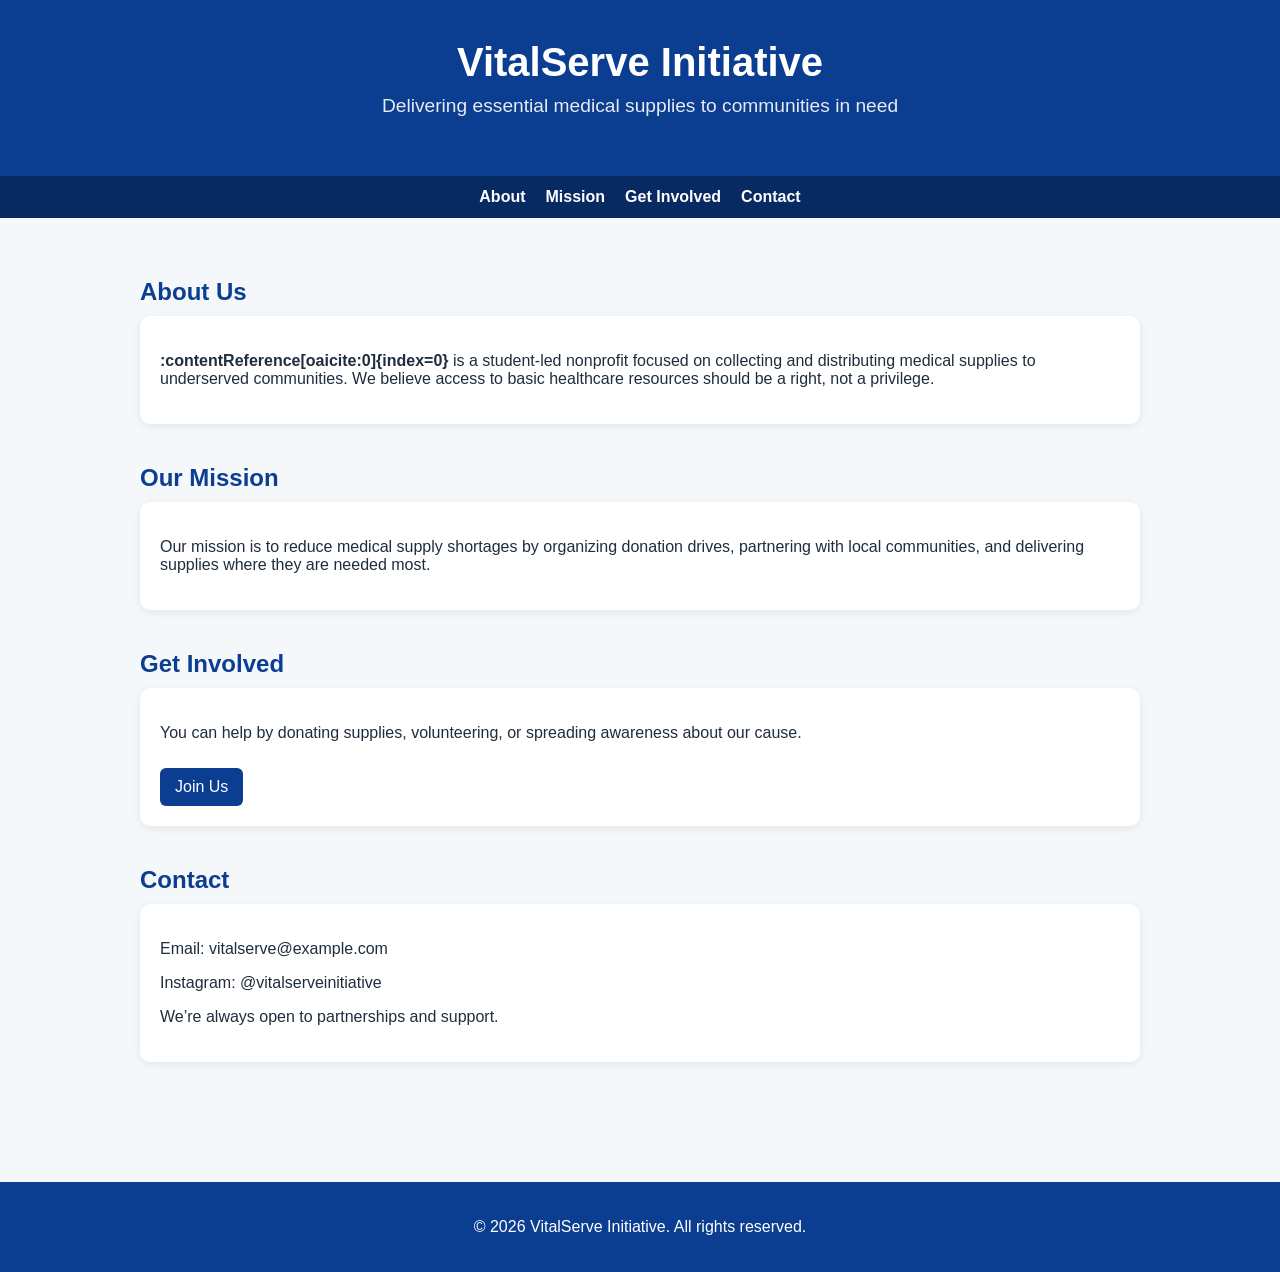
==== index.html @ 1bd5f4b2 "Create index.html" ====
<!DOCTYPE html>
<html lang="en">
<head>
  <meta charset="UTF-8" />
  <meta name="viewport" content="width=device-width, initial-scale=1.0" />
  <title>VitalServe Initiative</title>

  <style>
    body {
      margin: 0;
      font-family: Arial, sans-serif;
      background: #f4f8fb;
      color: #1f2d3d;
    }

    header {
      background: #0b3d91;
      color: white;
      padding: 40px 20px;
      text-align: center;
    }

    header h1 {
      margin: 0;
      font-size: 2.5rem;
    }

    header p {
      margin-top: 10px;
      font-size: 1.2rem;
      opacity: 0.9;
    }

    nav {
      background: #082a63;
      display: flex;
      justify-content: center;
      gap: 20px;
      padding: 12px;
    }

    nav a {
      color: white;
      text-decoration: none;
      font-weight: bold;
    }

    nav a:hover {
      text-decoration: underline;
    }

    .container {
      max-width: 1000px;
      margin: auto;
      padding: 40px 20px;
    }

    .section {
      margin-bottom: 40px;
    }

    h2 {
      color: #0b3d91;
      margin-bottom: 10px;
    }

    .card {
      background: white;
      padding: 20px;
      border-radius: 10px;
      box-shadow: 0 2px 8px rgba(0,0,0,0.08);
    }

    footer {
      text-align: center;
      padding: 20px;
      background: #0b3d91;
      color: white;
      margin-top: 40px;
    }

    .button {
      display: inline-block;
      background: #0b3d91;
      color: white;
      padding: 10px 15px;
      border-radius: 6px;
      text-decoration: none;
      margin-top: 10px;
    }

    .button:hover {
      background: #062252;
    }
  </style>
</head>

<body>

  <header>
    <h1>VitalServe Initiative</h1>
    <p>Delivering essential medical supplies to communities in need</p>
  </header>

  <nav>
    <a href="#about">About</a>
    <a href="#mission">Mission</a>
    <a href="#get-involved">Get Involved</a>
    <a href="#contact">Contact</a>
  </nav>

  <div class="container">

    <section id="about" class="section">
      <h2>About Us</h2>
      <div class="card">
        <p>
          <strong>:contentReference[oaicite:0]{index=0}</strong>
          is a student-led nonprofit focused on collecting and distributing medical supplies
          to underserved communities. We believe access to basic healthcare resources should be a right, not a privilege.
        </p>
      </div>
    </section>

    <section id="mission" class="section">
      <h2>Our Mission</h2>
      <div class="card">
        <p>
          Our mission is to reduce medical supply shortages by organizing donation drives,
          partnering with local communities, and delivering supplies where they are needed most.
        </p>
      </div>
    </section>

    <section id="get-involved" class="section">
      <h2>Get Involved</h2>
      <div class="card">
        <p>
          You can help by donating supplies, volunteering, or spreading awareness about our cause.
        </p>
        <a class="button" href="#contact">Join Us</a>
      </div>
    </section>

    <section id="contact" class="section">
      <h2>Contact</h2>
      <div class="card">
        <p>Email: vitalserve@example.com</p>
        <p>Instagram: @vitalserveinitiative</p>
        <p>We’re always open to partnerships and support.</p>
      </div>
    </section>

  </div>

  <footer>
    <p>© 2026 VitalServe Initiative. All rights reserved.</p>
  </footer>

</body>
</html>
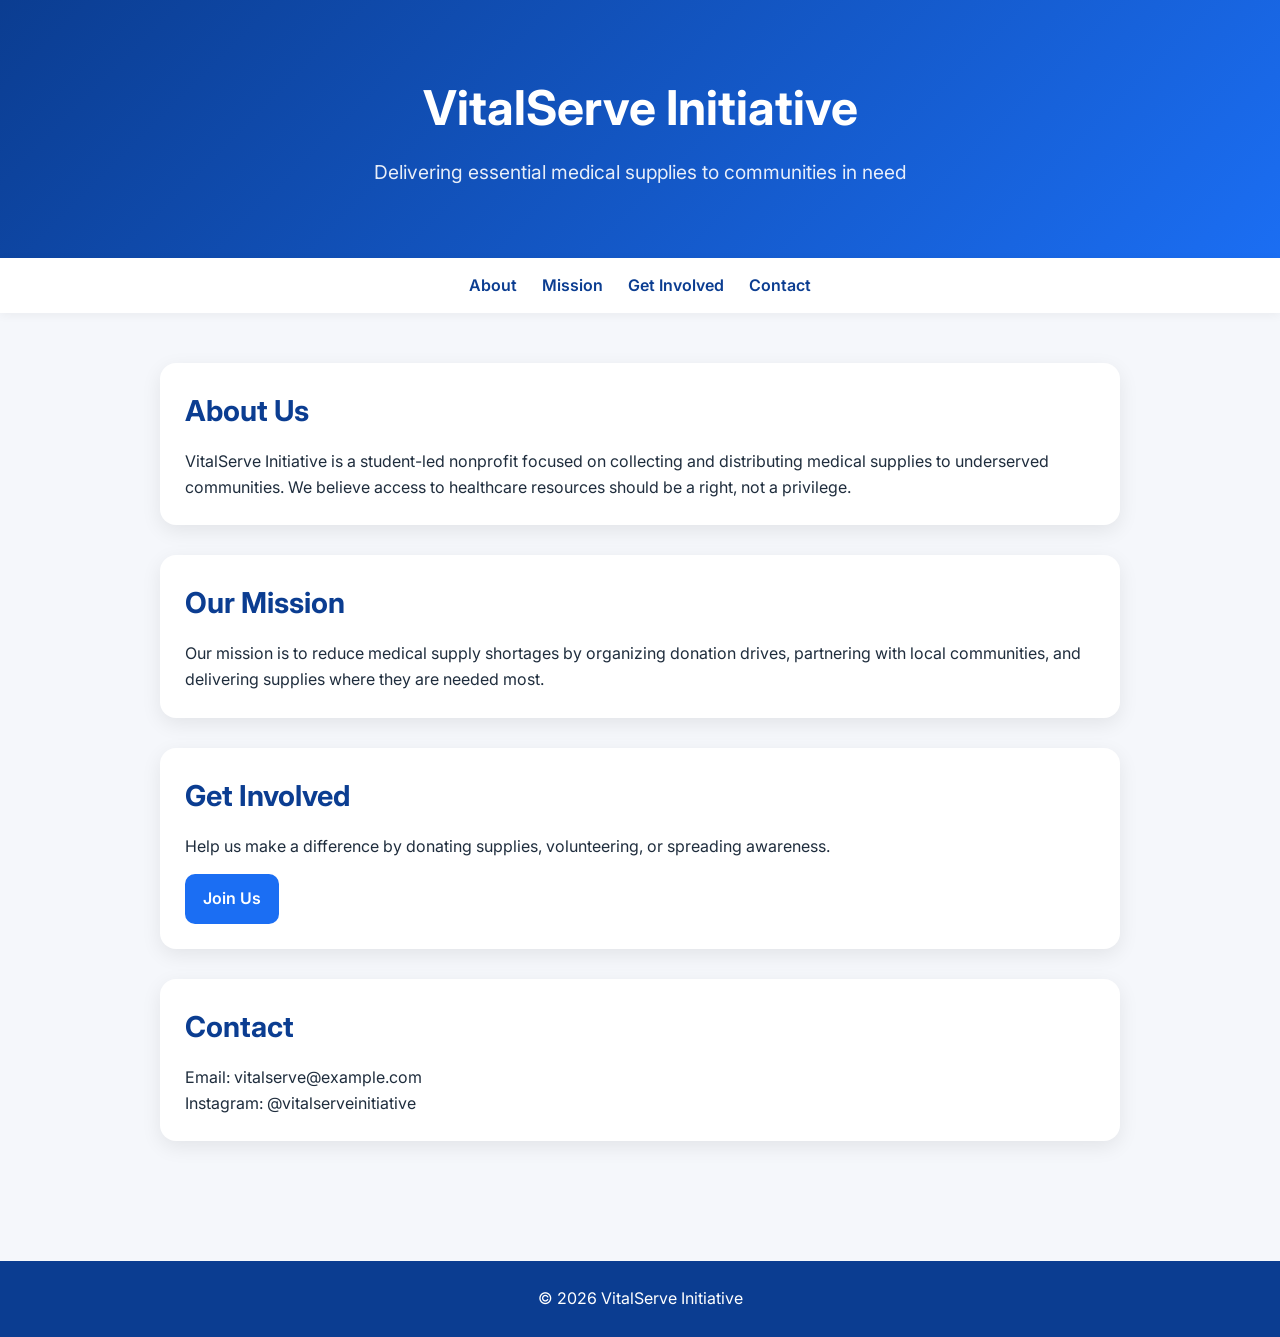
==== commit 7ab70a6a: "Update index.html" ====
--- a/index.html
+++ b/index.html
@@ -5,24 +5,35 @@
   <meta name="viewport" content="width=device-width, initial-scale=1.0" />
   <title>VitalServe Initiative</title>
 
+  <!-- Modern Font -->
+  <link rel="preconnect" href="https://fonts.googleapis.com">
+  <link rel="preconnect" href="https://fonts.gstatic.com" crossorigin>
+  <link href="https://fonts.googleapis.com/css2?family=Inter:wght@400;600;700&display=swap" rel="stylesheet">
+
   <style>
+    * {
+      margin: 0;
+      padding: 0;
+      box-sizing: border-box;
+      font-family: "Inter", sans-serif;
+    }
+
     body {
-      margin: 0;
-      font-family: Arial, sans-serif;
-      background: #f4f8fb;
+      background: #f5f7fb;
       color: #1f2d3d;
+      line-height: 1.6;
     }
 
     header {
-      background: #0b3d91;
+      background: linear-gradient(135deg, #0b3d91, #1b6ef3);
       color: white;
-      padding: 40px 20px;
       text-align: center;
+      padding: 70px 20px;
     }
 
     header h1 {
-      margin: 0;
-      font-size: 2.5rem;
+      font-size: 3rem;
+      font-weight: 700;
     }
 
     header p {
@@ -32,65 +43,83 @@
     }
 
     nav {
-      background: #082a63;
+      background: white;
       display: flex;
       justify-content: center;
-      gap: 20px;
-      padding: 12px;
+      gap: 25px;
+      padding: 15px;
+      position: sticky;
+      top: 0;
+      box-shadow: 0 2px 10px rgba(0,0,0,0.05);
+      z-index: 100;
     }
 
     nav a {
-      color: white;
       text-decoration: none;
-      font-weight: bold;
+      color: #0b3d91;
+      font-weight: 600;
+      transition: 0.2s;
     }
 
     nav a:hover {
-      text-decoration: underline;
+      color: #1b6ef3;
     }
 
     .container {
       max-width: 1000px;
       margin: auto;
-      padding: 40px 20px;
-    }
-
-    .section {
-      margin-bottom: 40px;
+      padding: 50px 20px;
     }
 
     h2 {
       color: #0b3d91;
-      margin-bottom: 10px;
+      margin-bottom: 15px;
+      font-size: 1.8rem;
     }
 
     .card {
       background: white;
-      padding: 20px;
+      padding: 25px;
+      border-radius: 16px;
+      box-shadow: 0 6px 20px rgba(0,0,0,0.08);
+      transition: all 0.25s ease;
+      margin-bottom: 30px;
+    }
+
+    /* ✨ Hover effect */
+    .card:hover {
+      transform: translateY(-6px) scale(1.02);
+      box-shadow: 0 12px 30px rgba(0,0,0,0.12);
+    }
+
+    .button {
+      display: inline-block;
+      margin-top: 15px;
+      padding: 12px 18px;
+      background: #1b6ef3;
+      color: white;
       border-radius: 10px;
-      box-shadow: 0 2px 8px rgba(0,0,0,0.08);
+      text-decoration: none;
+      font-weight: 600;
+      transition: 0.2s;
+    }
+
+    .button:hover {
+      background: #0b3d91;
+      transform: scale(1.05);
     }
 
     footer {
       text-align: center;
-      padding: 20px;
+      padding: 25px;
       background: #0b3d91;
       color: white;
       margin-top: 40px;
     }
 
-    .button {
-      display: inline-block;
-      background: #0b3d91;
-      color: white;
-      padding: 10px 15px;
-      border-radius: 6px;
-      text-decoration: none;
-      margin-top: 10px;
-    }
-
-    .button:hover {
-      background: #062252;
+    /* Smooth scrolling */
+    html {
+      scroll-behavior: smooth;
     }
   </style>
 </head>
@@ -111,50 +140,41 @@
 
   <div class="container">
 
-    <section id="about" class="section">
+    <section id="about" class="card">
       <h2>About Us</h2>
-      <div class="card">
-        <p>
-          <strong>:contentReference[oaicite:0]{index=0}</strong>
-          is a student-led nonprofit focused on collecting and distributing medical supplies
-          to underserved communities. We believe access to basic healthcare resources should be a right, not a privilege.
-        </p>
-      </div>
+      <p>
+        VitalServe Initiative is a student-led nonprofit focused on collecting and distributing
+        medical supplies to underserved communities. We believe access to healthcare resources
+        should be a right, not a privilege.
+      </p>
     </section>
 
-    <section id="mission" class="section">
+    <section id="mission" class="card">
       <h2>Our Mission</h2>
-      <div class="card">
-        <p>
-          Our mission is to reduce medical supply shortages by organizing donation drives,
-          partnering with local communities, and delivering supplies where they are needed most.
-        </p>
-      </div>
+      <p>
+        Our mission is to reduce medical supply shortages by organizing donation drives,
+        partnering with local communities, and delivering supplies where they are needed most.
+      </p>
     </section>
 
-    <section id="get-involved" class="section">
+    <section id="get-involved" class="card">
       <h2>Get Involved</h2>
-      <div class="card">
-        <p>
-          You can help by donating supplies, volunteering, or spreading awareness about our cause.
-        </p>
-        <a class="button" href="#contact">Join Us</a>
-      </div>
+      <p>
+        Help us make a difference by donating supplies, volunteering, or spreading awareness.
+      </p>
+      <a class="button" href="#contact">Join Us</a>
     </section>
 
-    <section id="contact" class="section">
+    <section id="contact" class="card">
       <h2>Contact</h2>
-      <div class="card">
-        <p>Email: vitalserve@example.com</p>
-        <p>Instagram: @vitalserveinitiative</p>
-        <p>We’re always open to partnerships and support.</p>
-      </div>
+      <p>Email: vitalserve@example.com</p>
+      <p>Instagram: @vitalserveinitiative</p>
     </section>
 
   </div>
 
   <footer>
-    <p>© 2026 VitalServe Initiative. All rights reserved.</p>
+    <p>© 2026 VitalServe Initiative</p>
   </footer>
 
 </body>
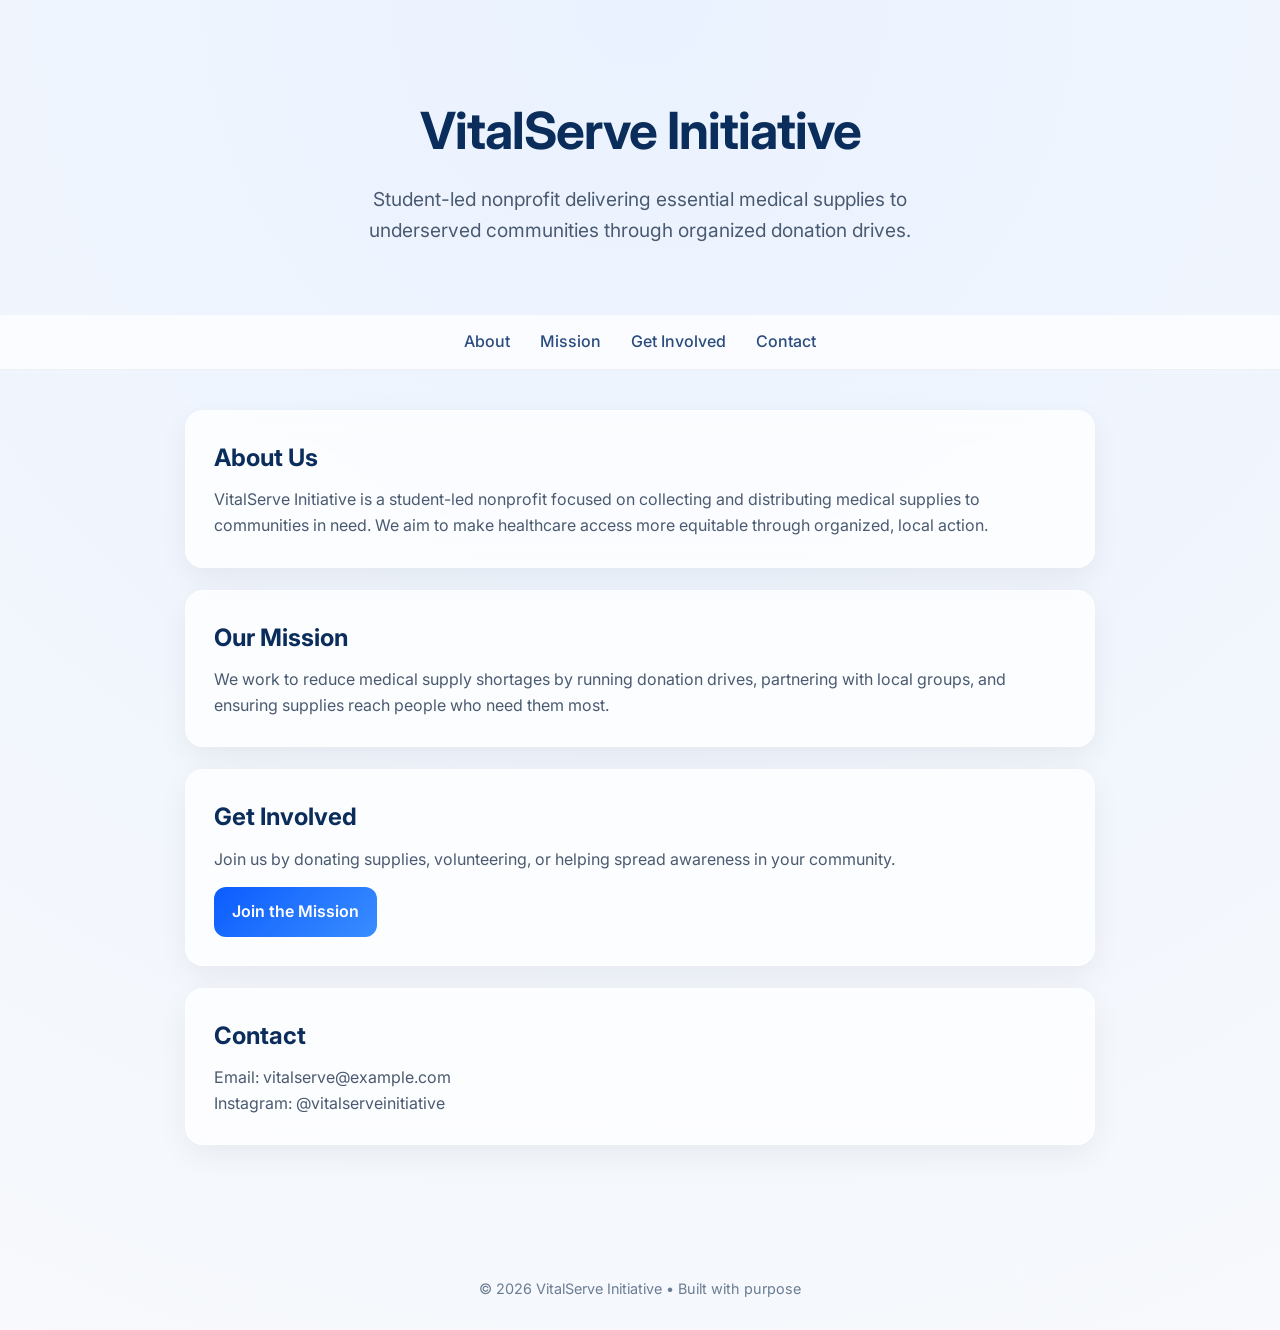
==== commit 295dfc84: "Update index.html" ====
--- a/index.html
+++ b/index.html
@@ -5,10 +5,9 @@
   <meta name="viewport" content="width=device-width, initial-scale=1.0" />
   <title>VitalServe Initiative</title>
 
-  <!-- Modern Font -->
   <link rel="preconnect" href="https://fonts.googleapis.com">
   <link rel="preconnect" href="https://fonts.gstatic.com" crossorigin>
-  <link href="https://fonts.googleapis.com/css2?family=Inter:wght@400;600;700&display=swap" rel="stylesheet">
+  <link href="https://fonts.googleapis.com/css2?family=Inter:wght@400;500;600;700&display=swap" rel="stylesheet">
 
   <style>
     * {
@@ -19,105 +18,120 @@
     }
 
     body {
-      background: #f5f7fb;
-      color: #1f2d3d;
+      background: radial-gradient(circle at top, #eaf2ff, #f7f9fc);
+      color: #1e2a3a;
       line-height: 1.6;
     }
 
-    header {
-      background: linear-gradient(135deg, #0b3d91, #1b6ef3);
-      color: white;
+    /* HERO */
+    .hero {
       text-align: center;
-      padding: 70px 20px;
+      padding: 90px 20px 70px;
     }
 
-    header h1 {
-      font-size: 3rem;
+    .hero h1 {
+      font-size: 3.2rem;
       font-weight: 700;
+      letter-spacing: -1px;
+      color: #0b2d5c;
     }
 
-    header p {
-      margin-top: 10px;
+    .hero p {
+      margin-top: 12px;
       font-size: 1.2rem;
-      opacity: 0.9;
+      color: #4a5a70;
+      max-width: 600px;
+      margin-left: auto;
+      margin-right: auto;
     }
 
+    /* NAV */
     nav {
-      background: white;
       display: flex;
       justify-content: center;
-      gap: 25px;
-      padding: 15px;
+      gap: 30px;
+      padding: 14px 20px;
       position: sticky;
       top: 0;
-      box-shadow: 0 2px 10px rgba(0,0,0,0.05);
+      background: rgba(255,255,255,0.7);
+      backdrop-filter: blur(10px);
+      border-bottom: 1px solid rgba(0,0,0,0.05);
       z-index: 100;
     }
 
     nav a {
       text-decoration: none;
-      color: #0b3d91;
-      font-weight: 600;
-      transition: 0.2s;
+      color: #2b4c7e;
+      font-weight: 500;
+      transition: 0.2s ease;
     }
 
     nav a:hover {
-      color: #1b6ef3;
+      color: #0b5cff;
     }
 
+    /* LAYOUT */
     .container {
-      max-width: 1000px;
+      max-width: 950px;
       margin: auto;
-      padding: 50px 20px;
+      padding: 40px 20px 80px;
+    }
+
+    /* CARDS */
+    .card {
+      background: rgba(255,255,255,0.75);
+      border: 1px solid rgba(255,255,255,0.6);
+      backdrop-filter: blur(12px);
+      border-radius: 18px;
+      padding: 28px;
+      margin-bottom: 22px;
+
+      box-shadow: 0 10px 30px rgba(0,0,0,0.06);
+
+      transition: transform 0.25s ease, box-shadow 0.25s ease;
+    }
+
+    .card:hover {
+      transform: translateY(-5px);
+      box-shadow: 0 18px 40px rgba(0,0,0,0.10);
     }
 
     h2 {
-      color: #0b3d91;
-      margin-bottom: 15px;
-      font-size: 1.8rem;
+      font-size: 1.5rem;
+      margin-bottom: 10px;
+      color: #0b2d5c;
     }
 
-    .card {
-      background: white;
-      padding: 25px;
-      border-radius: 16px;
-      box-shadow: 0 6px 20px rgba(0,0,0,0.08);
-      transition: all 0.25s ease;
-      margin-bottom: 30px;
+    p {
+      color: #4a5a70;
     }
 
-    /* ✨ Hover effect */
-    .card:hover {
-      transform: translateY(-6px) scale(1.02);
-      box-shadow: 0 12px 30px rgba(0,0,0,0.12);
-    }
-
+    /* BUTTON */
     .button {
       display: inline-block;
       margin-top: 15px;
       padding: 12px 18px;
-      background: #1b6ef3;
+      border-radius: 12px;
+      background: linear-gradient(135deg, #0b5cff, #3a8dff);
       color: white;
-      border-radius: 10px;
       text-decoration: none;
       font-weight: 600;
-      transition: 0.2s;
+      transition: 0.2s ease;
     }
 
     .button:hover {
-      background: #0b3d91;
-      transform: scale(1.05);
+      transform: scale(1.04);
+      opacity: 0.95;
     }
 
+    /* FOOTER */
     footer {
       text-align: center;
-      padding: 25px;
-      background: #0b3d91;
-      color: white;
-      margin-top: 40px;
+      padding: 30px;
+      color: #6b7c93;
+      font-size: 0.9rem;
     }
 
-    /* Smooth scrolling */
     html {
       scroll-behavior: smooth;
     }
@@ -126,10 +140,10 @@
 
 <body>
 
-  <header>
+  <div class="hero">
     <h1>VitalServe Initiative</h1>
-    <p>Delivering essential medical supplies to communities in need</p>
-  </header>
+    <p>Student-led nonprofit delivering essential medical supplies to underserved communities through organized donation drives.</p>
+  </div>
 
   <nav>
     <a href="#about">About</a>
@@ -144,25 +158,25 @@
       <h2>About Us</h2>
       <p>
         VitalServe Initiative is a student-led nonprofit focused on collecting and distributing
-        medical supplies to underserved communities. We believe access to healthcare resources
-        should be a right, not a privilege.
+        medical supplies to communities in need. We aim to make healthcare access more equitable
+        through organized, local action.
       </p>
     </section>
 
     <section id="mission" class="card">
       <h2>Our Mission</h2>
       <p>
-        Our mission is to reduce medical supply shortages by organizing donation drives,
-        partnering with local communities, and delivering supplies where they are needed most.
+        We work to reduce medical supply shortages by running donation drives, partnering with local groups,
+        and ensuring supplies reach people who need them most.
       </p>
     </section>
 
     <section id="get-involved" class="card">
       <h2>Get Involved</h2>
       <p>
-        Help us make a difference by donating supplies, volunteering, or spreading awareness.
+        Join us by donating supplies, volunteering, or helping spread awareness in your community.
       </p>
-      <a class="button" href="#contact">Join Us</a>
+      <a class="button" href="#contact">Join the Mission</a>
     </section>
 
     <section id="contact" class="card">
@@ -174,7 +188,7 @@
   </div>
 
   <footer>
-    <p>© 2026 VitalServe Initiative</p>
+    © 2026 VitalServe Initiative • Built with purpose
   </footer>
 
 </body>
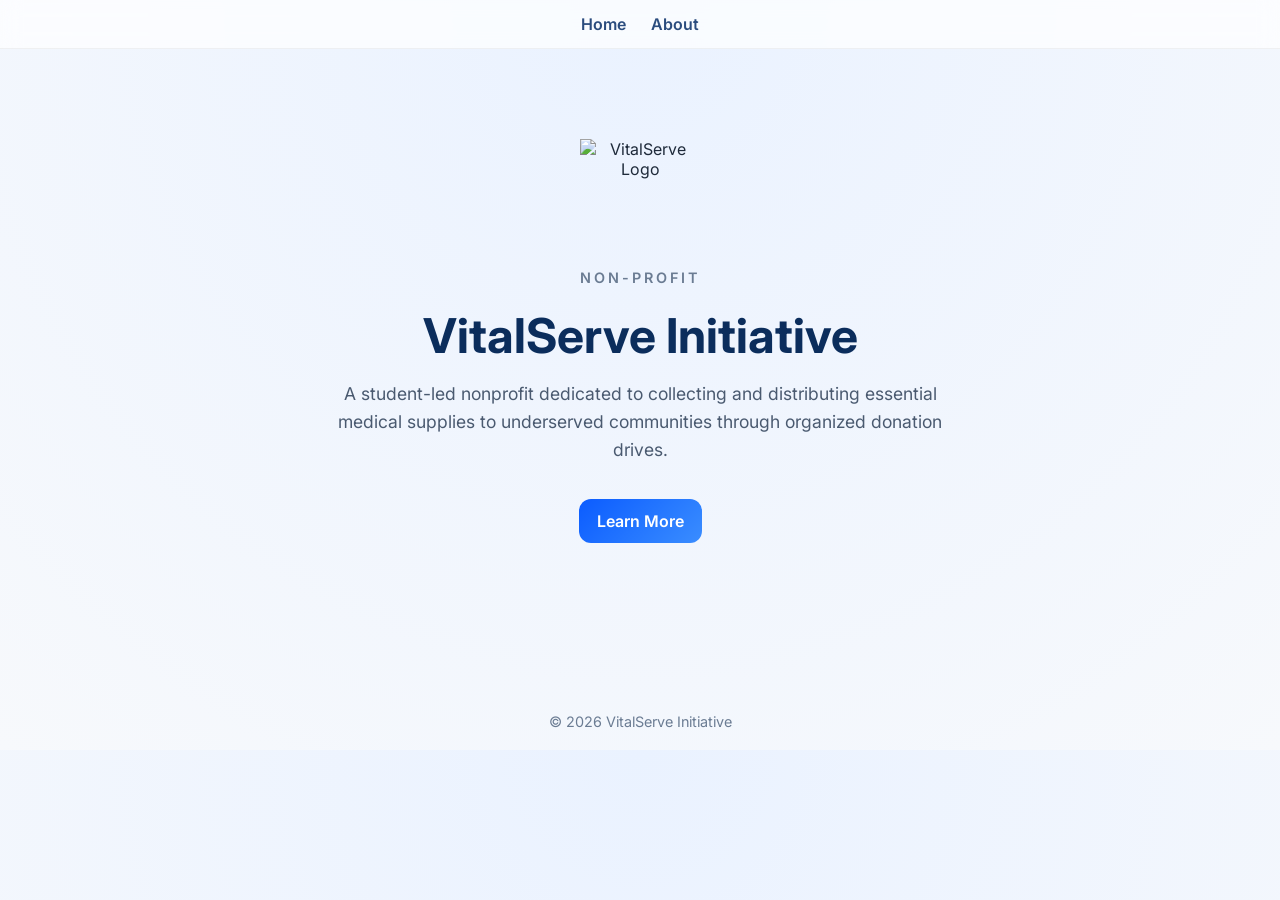
==== commit faba811f: "Update index.html" ====
--- a/index.html
+++ b/index.html
@@ -5,9 +5,7 @@
   <meta name="viewport" content="width=device-width, initial-scale=1.0" />
   <title>VitalServe Initiative</title>
 
-  <link rel="preconnect" href="https://fonts.googleapis.com">
-  <link rel="preconnect" href="https://fonts.gstatic.com" crossorigin>
-  <link href="https://fonts.googleapis.com/css2?family=Inter:wght@400;500;600;700&display=swap" rel="stylesheet">
+  <link href="https://fonts.googleapis.com/css2?family=Inter:wght@400;600;700&display=swap" rel="stylesheet">
 
   <style>
     * {
@@ -20,49 +18,26 @@
     body {
       background: radial-gradient(circle at top, #eaf2ff, #f7f9fc);
       color: #1e2a3a;
-      line-height: 1.6;
-    }
-
-    /* HERO */
-    .hero {
       text-align: center;
-      padding: 90px 20px 70px;
-    }
-
-    .hero h1 {
-      font-size: 3.2rem;
-      font-weight: 700;
-      letter-spacing: -1px;
-      color: #0b2d5c;
-    }
-
-    .hero p {
-      margin-top: 12px;
-      font-size: 1.2rem;
-      color: #4a5a70;
-      max-width: 600px;
-      margin-left: auto;
-      margin-right: auto;
     }
 
     /* NAV */
     nav {
       display: flex;
       justify-content: center;
-      gap: 30px;
-      padding: 14px 20px;
+      gap: 25px;
+      padding: 14px;
+      background: rgba(255,255,255,0.7);
+      backdrop-filter: blur(10px);
       position: sticky;
       top: 0;
-      background: rgba(255,255,255,0.7);
-      backdrop-filter: blur(10px);
       border-bottom: 1px solid rgba(0,0,0,0.05);
-      z-index: 100;
     }
 
     nav a {
       text-decoration: none;
       color: #2b4c7e;
-      font-weight: 500;
+      font-weight: 600;
       transition: 0.2s ease;
     }
 
@@ -70,46 +45,53 @@
       color: #0b5cff;
     }
 
-    /* LAYOUT */
-    .container {
-      max-width: 950px;
-      margin: auto;
-      padding: 40px 20px 80px;
+    /* HERO */
+    .hero {
+      padding: 90px 20px;
     }
 
-    /* CARDS */
-    .card {
-      background: rgba(255,255,255,0.75);
-      border: 1px solid rgba(255,255,255,0.6);
-      backdrop-filter: blur(12px);
-      border-radius: 18px;
-      padding: 28px;
-      margin-bottom: 22px;
-
-      box-shadow: 0 10px 30px rgba(0,0,0,0.06);
-
-      transition: transform 0.25s ease, box-shadow 0.25s ease;
+    /* LOGO BLOCK */
+    .logo-wrapper {
+      display: flex;
+      flex-direction: column;
+      align-items: center;
+      margin-bottom: 20px;
     }
 
-    .card:hover {
-      transform: translateY(-5px);
-      box-shadow: 0 18px 40px rgba(0,0,0,0.10);
+    .logo {
+      width: 120px;
+      height: 120px;
+      object-fit: contain;
+      margin-bottom: 10px;
     }
 
-    h2 {
-      font-size: 1.5rem;
-      margin-bottom: 10px;
+    .subtitle {
+      font-size: 0.9rem;
+      letter-spacing: 3px;
+      color: #6b7c93;
+      text-transform: uppercase;
+      font-weight: 600;
+    }
+
+    /* TEXT */
+    h1 {
+      font-size: 3rem;
       color: #0b2d5c;
+      margin-top: 10px;
     }
 
     p {
+      max-width: 650px;
+      margin: 15px auto;
       color: #4a5a70;
+      font-size: 1.1rem;
+      line-height: 1.6;
     }
 
     /* BUTTON */
     .button {
       display: inline-block;
-      margin-top: 15px;
+      margin-top: 20px;
       padding: 12px 18px;
       border-radius: 12px;
       background: linear-gradient(135deg, #0b5cff, #3a8dff);
@@ -120,14 +102,14 @@
     }
 
     .button:hover {
-      transform: scale(1.04);
+      transform: scale(1.05);
       opacity: 0.95;
     }
 
     /* FOOTER */
     footer {
-      text-align: center;
-      padding: 30px;
+      margin-top: 60px;
+      padding: 20px;
       color: #6b7c93;
       font-size: 0.9rem;
     }
@@ -140,55 +122,35 @@
 
 <body>
 
-  <div class="hero">
-    <h1>VitalServe Initiative</h1>
-    <p>Student-led nonprofit delivering essential medical supplies to underserved communities through organized donation drives.</p>
-  </div>
-
+  <!-- NAV -->
   <nav>
-    <a href="#about">About</a>
-    <a href="#mission">Mission</a>
-    <a href="#get-involved">Get Involved</a>
-    <a href="#contact">Contact</a>
+    <a href="index.html">Home</a>
+    <a href="about.html">About</a>
   </nav>
 
-  <div class="container">
+  <!-- HERO -->
+  <div class="hero">
 
-    <section id="about" class="card">
-      <h2>About Us</h2>
-      <p>
-        VitalServe Initiative is a student-led nonprofit focused on collecting and distributing
-        medical supplies to communities in need. We aim to make healthcare access more equitable
-        through organized, local action.
-      </p>
-    </section>
+    <!-- LOGO + SUBTITLE -->
+    <div class="logo-wrapper">
+      <img src="logo.png" alt="VitalServe Logo" class="logo" />
+      <div class="subtitle">Non-Profit</div>
+    </div>
 
-    <section id="mission" class="card">
-      <h2>Our Mission</h2>
-      <p>
-        We work to reduce medical supply shortages by running donation drives, partnering with local groups,
-        and ensuring supplies reach people who need them most.
-      </p>
-    </section>
+    <h1>VitalServe Initiative</h1>
 
-    <section id="get-involved" class="card">
-      <h2>Get Involved</h2>
-      <p>
-        Join us by donating supplies, volunteering, or helping spread awareness in your community.
-      </p>
-      <a class="button" href="#contact">Join the Mission</a>
-    </section>
+    <p>
+      A student-led nonprofit dedicated to collecting and distributing essential medical supplies
+      to underserved communities through organized donation drives.
+    </p>
 
-    <section id="contact" class="card">
-      <h2>Contact</h2>
-      <p>Email: vitalserve@example.com</p>
-      <p>Instagram: @vitalserveinitiative</p>
-    </section>
+    <a class="button" href="about.html">Learn More</a>
 
   </div>
 
+  <!-- FOOTER -->
   <footer>
-    © 2026 VitalServe Initiative • Built with purpose
+    © 2026 VitalServe Initiative
   </footer>
 
 </body>
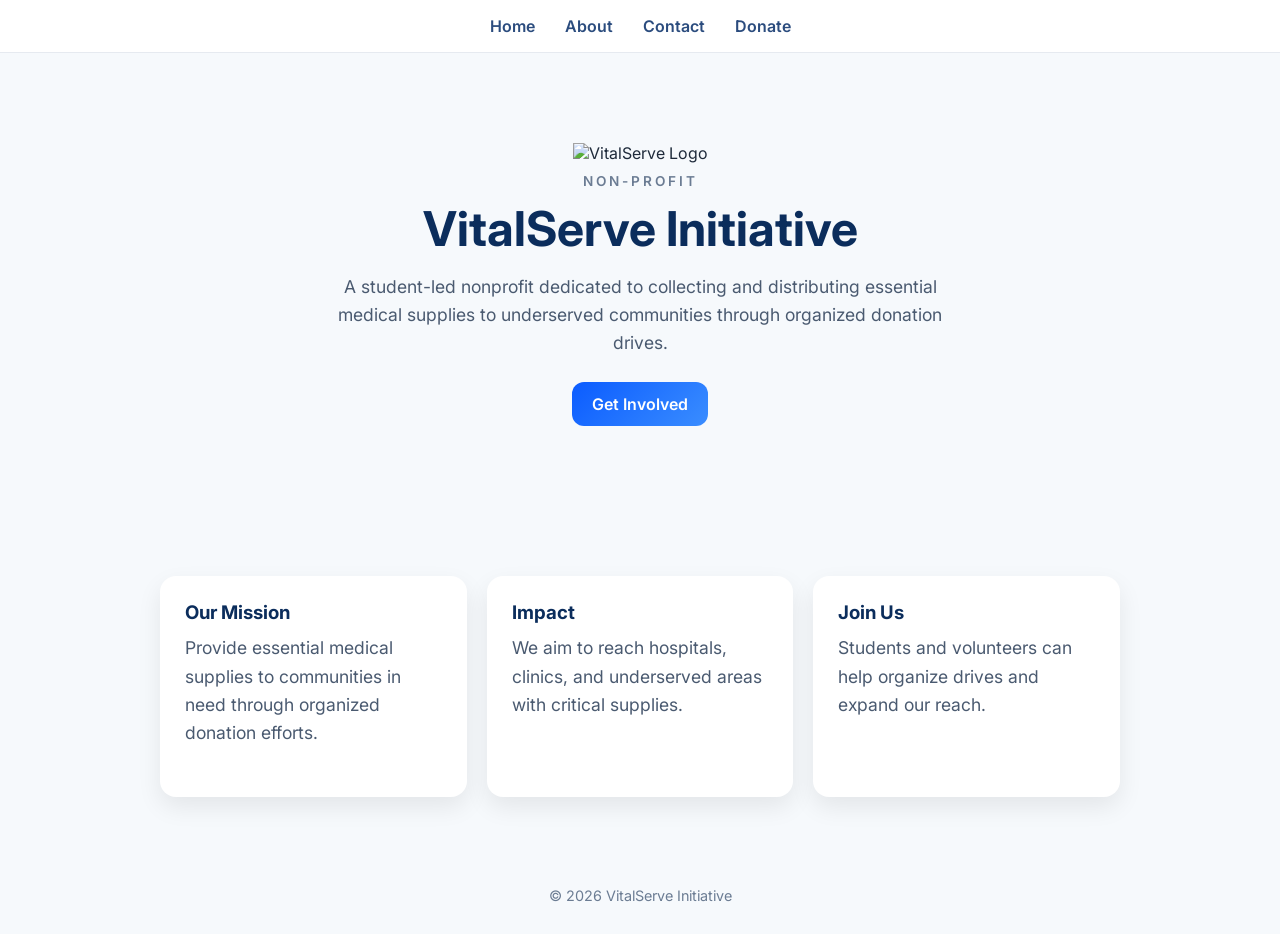
==== commit 64996cfb: "Update index.html" ====
--- a/index.html
+++ b/index.html
@@ -2,9 +2,10 @@
 <html lang="en">
 <head>
   <meta charset="UTF-8" />
-  <meta name="viewport" content="width=device-width, initial-scale=1.0" />
+  <meta name="viewport" content="width=device-width, initial-scale=1.0"/>
   <title>VitalServe Initiative</title>
 
+  <!-- Font -->
   <link href="https://fonts.googleapis.com/css2?family=Inter:wght@400;600;700&display=swap" rel="stylesheet">
 
   <style>
@@ -16,22 +17,21 @@
     }
 
     body {
-      background: radial-gradient(circle at top, #eaf2ff, #f7f9fc);
+      background: #f6f9fc;
       color: #1e2a3a;
-      text-align: center;
     }
 
-    /* NAV */
+    /* NAVBAR */
     nav {
       display: flex;
       justify-content: center;
-      gap: 25px;
-      padding: 14px;
-      background: rgba(255,255,255,0.7);
-      backdrop-filter: blur(10px);
+      gap: 30px;
+      padding: 16px;
+      background: white;
+      border-bottom: 1px solid #e6eaf0;
       position: sticky;
       top: 0;
-      border-bottom: 1px solid rgba(0,0,0,0.05);
+      z-index: 10;
     }
 
     nav a {
@@ -43,19 +43,13 @@
 
     nav a:hover {
       color: #0b5cff;
+      transform: translateY(-1px);
     }
 
-    /* HERO */
+    /* HERO SECTION */
     .hero {
+      text-align: center;
       padding: 90px 20px;
-    }
-
-    /* LOGO BLOCK */
-    .logo-wrapper {
-      display: flex;
-      flex-direction: column;
-      align-items: center;
-      margin-bottom: 20px;
     }
 
     .logo {
@@ -66,56 +60,78 @@
     }
 
     .subtitle {
-      font-size: 0.9rem;
+      font-size: 0.85rem;
       letter-spacing: 3px;
       color: #6b7c93;
+      font-weight: 600;
       text-transform: uppercase;
-      font-weight: 600;
+      margin-bottom: 10px;
     }
 
-    /* TEXT */
     h1 {
       font-size: 3rem;
+      margin-bottom: 15px;
       color: #0b2d5c;
-      margin-top: 10px;
     }
 
     p {
       max-width: 650px;
-      margin: 15px auto;
-      color: #4a5a70;
+      margin: 0 auto 25px auto;
       font-size: 1.1rem;
       line-height: 1.6;
+      color: #4a5a70;
     }
 
     /* BUTTON */
-    .button {
+    .btn {
       display: inline-block;
-      margin-top: 20px;
-      padding: 12px 18px;
-      border-radius: 12px;
+      padding: 12px 20px;
       background: linear-gradient(135deg, #0b5cff, #3a8dff);
       color: white;
       text-decoration: none;
+      border-radius: 12px;
       font-weight: 600;
       transition: 0.2s ease;
     }
 
-    .button:hover {
+    .btn:hover {
       transform: scale(1.05);
       opacity: 0.95;
     }
 
-    /* FOOTER */
+    /* CARDS SECTION */
+    .section {
+      display: grid;
+      grid-template-columns: repeat(auto-fit, minmax(250px, 1fr));
+      gap: 20px;
+      max-width: 1000px;
+      margin: 60px auto;
+      padding: 0 20px;
+    }
+
+    .card {
+      background: white;
+      padding: 25px;
+      border-radius: 16px;
+      box-shadow: 0 10px 25px rgba(0,0,0,0.08);
+      transition: transform 0.2s ease;
+    }
+
+    .card:hover {
+      transform: scale(1.03);
+    }
+
+    .card h3 {
+      margin-bottom: 10px;
+      color: #0b2d5c;
+    }
+
     footer {
-      margin-top: 60px;
-      padding: 20px;
+      text-align: center;
+      padding: 30px;
       color: #6b7c93;
       font-size: 0.9rem;
-    }
-
-    html {
-      scroll-behavior: smooth;
+      margin-top: 40px;
     }
   </style>
 </head>
@@ -126,16 +142,16 @@
   <nav>
     <a href="index.html">Home</a>
     <a href="about.html">About</a>
+    <a href="contact.html">Contact</a>
+    <a href="donate.html">Donate</a>
   </nav>
 
   <!-- HERO -->
-  <div class="hero">
+  <section class="hero">
 
-    <!-- LOGO + SUBTITLE -->
-    <div class="logo-wrapper">
-      <img src="logo.png" alt="VitalServe Logo" class="logo" />
-      <div class="subtitle">Non-Profit</div>
-    </div>
+    <img src="logo.png" alt="VitalServe Logo" class="logo" />
+
+    <div class="subtitle">Non-Profit</div>
 
     <h1>VitalServe Initiative</h1>
 
@@ -144,9 +160,29 @@
       to underserved communities through organized donation drives.
     </p>
 
-    <a class="button" href="about.html">Learn More</a>
+    <a class="btn" href="donate.html">Get Involved</a>
 
-  </div>
+  </section>
+
+  <!-- INFO CARDS -->
+  <section class="section">
+
+    <div class="card">
+      <h3>Our Mission</h3>
+      <p>Provide essential medical supplies to communities in need through organized donation efforts.</p>
+    </div>
+
+    <div class="card">
+      <h3>Impact</h3>
+      <p>We aim to reach hospitals, clinics, and underserved areas with critical supplies.</p>
+    </div>
+
+    <div class="card">
+      <h3>Join Us</h3>
+      <p>Students and volunteers can help organize drives and expand our reach.</p>
+    </div>
+
+  </section>
 
   <!-- FOOTER -->
   <footer>
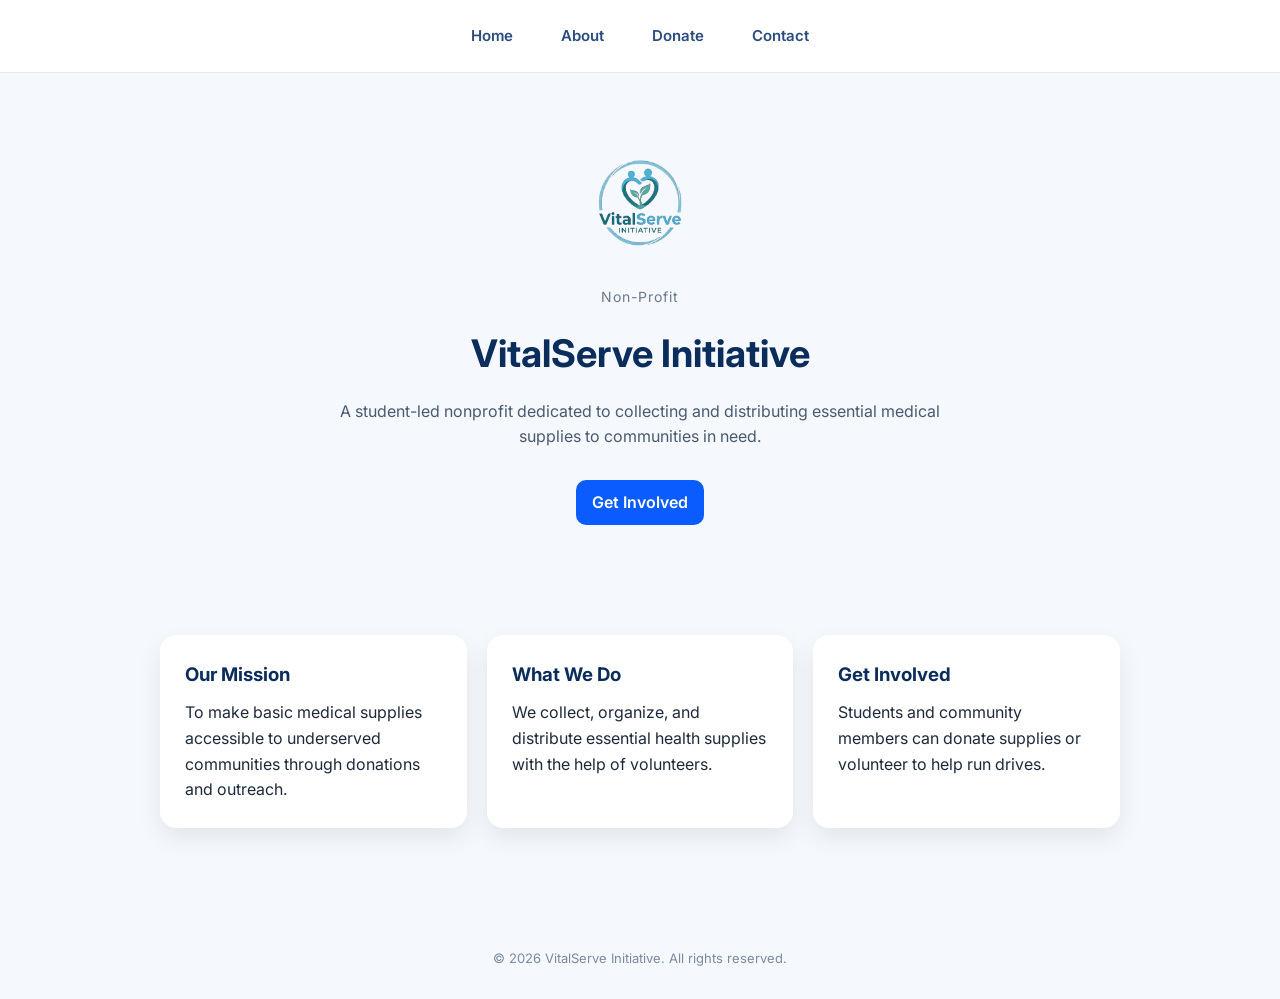
==== commit bfd65675: "Update index.html" ====
--- a/index.html
+++ b/index.html
@@ -1,155 +1,28 @@
 <!DOCTYPE html>
 <html lang="en">
 <head>
-  <meta charset="UTF-8" />
-  <meta name="viewport" content="width=device-width, initial-scale=1.0"/>
+  <meta charset="UTF-8">
   <title>VitalServe Initiative</title>
 
-  <!-- Font -->
   <link href="https://fonts.googleapis.com/css2?family=Inter:wght@400;600;700&display=swap" rel="stylesheet">
-
-  <style>
-    * {
-      margin: 0;
-      padding: 0;
-      box-sizing: border-box;
-      font-family: "Inter", sans-serif;
-    }
-
-    body {
-      background: #f6f9fc;
-      color: #1e2a3a;
-    }
-
-    /* NAVBAR */
-    nav {
-      display: flex;
-      justify-content: center;
-      gap: 30px;
-      padding: 16px;
-      background: white;
-      border-bottom: 1px solid #e6eaf0;
-      position: sticky;
-      top: 0;
-      z-index: 10;
-    }
-
-    nav a {
-      text-decoration: none;
-      color: #2b4c7e;
-      font-weight: 600;
-      transition: 0.2s ease;
-    }
-
-    nav a:hover {
-      color: #0b5cff;
-      transform: translateY(-1px);
-    }
-
-    /* HERO SECTION */
-    .hero {
-      text-align: center;
-      padding: 90px 20px;
-    }
-
-    .logo {
-      width: 120px;
-      height: 120px;
-      object-fit: contain;
-      margin-bottom: 10px;
-    }
-
-    .subtitle {
-      font-size: 0.85rem;
-      letter-spacing: 3px;
-      color: #6b7c93;
-      font-weight: 600;
-      text-transform: uppercase;
-      margin-bottom: 10px;
-    }
-
-    h1 {
-      font-size: 3rem;
-      margin-bottom: 15px;
-      color: #0b2d5c;
-    }
-
-    p {
-      max-width: 650px;
-      margin: 0 auto 25px auto;
-      font-size: 1.1rem;
-      line-height: 1.6;
-      color: #4a5a70;
-    }
-
-    /* BUTTON */
-    .btn {
-      display: inline-block;
-      padding: 12px 20px;
-      background: linear-gradient(135deg, #0b5cff, #3a8dff);
-      color: white;
-      text-decoration: none;
-      border-radius: 12px;
-      font-weight: 600;
-      transition: 0.2s ease;
-    }
-
-    .btn:hover {
-      transform: scale(1.05);
-      opacity: 0.95;
-    }
-
-    /* CARDS SECTION */
-    .section {
-      display: grid;
-      grid-template-columns: repeat(auto-fit, minmax(250px, 1fr));
-      gap: 20px;
-      max-width: 1000px;
-      margin: 60px auto;
-      padding: 0 20px;
-    }
-
-    .card {
-      background: white;
-      padding: 25px;
-      border-radius: 16px;
-      box-shadow: 0 10px 25px rgba(0,0,0,0.08);
-      transition: transform 0.2s ease;
-    }
-
-    .card:hover {
-      transform: scale(1.03);
-    }
-
-    .card h3 {
-      margin-bottom: 10px;
-      color: #0b2d5c;
-    }
-
-    footer {
-      text-align: center;
-      padding: 30px;
-      color: #6b7c93;
-      font-size: 0.9rem;
-      margin-top: 40px;
-    }
-  </style>
+  <link rel="stylesheet" href="styles.css">
 </head>
 
 <body>
 
-  <!-- NAV -->
+  <!-- NAVBAR -->
   <nav>
     <a href="index.html">Home</a>
     <a href="about.html">About</a>
+    <a href="donate.html">Donate</a>
     <a href="contact.html">Contact</a>
-    <a href="donate.html">Donate</a>
   </nav>
 
-  <!-- HERO -->
+  <!-- HERO SECTION -->
   <section class="hero">
 
-    <img src="logo.png" alt="VitalServe Logo" class="logo" />
+    <!-- LOGO -->
+    <img src="logo.png" alt="VitalServe Logo" class="logo">
 
     <div class="subtitle">Non-Profit</div>
 
@@ -157,36 +30,51 @@
 
     <p>
       A student-led nonprofit dedicated to collecting and distributing essential medical supplies
-      to underserved communities through organized donation drives.
+      to communities in need.
     </p>
 
-    <a class="btn" href="donate.html">Get Involved</a>
+    <!-- GET INVOLVED BUTTON (GOOGLE FORM LINK) -->
+    <a href="https://docs.google.com/forms/d/e/1FAIpQLSf9cpICxF_rFuPOWEh1sRYSPCjtqJ6y4XTLbPOpz5Z3yUpJSg/viewform" 
+       class="button" 
+       target="_blank">
+      Get Involved
+    </a>
 
   </section>
 
   <!-- INFO CARDS -->
-  <section class="section">
+  <section class="container">
 
-    <div class="card">
-      <h3>Our Mission</h3>
-      <p>Provide essential medical supplies to communities in need through organized donation efforts.</p>
-    </div>
+    <div class="card-grid">
 
-    <div class="card">
-      <h3>Impact</h3>
-      <p>We aim to reach hospitals, clinics, and underserved areas with critical supplies.</p>
-    </div>
+      <div class="card">
+        <h3>Our Mission</h3>
+        <p>
+          To make basic medical supplies accessible to underserved communities through donations and outreach.
+        </p>
+      </div>
 
-    <div class="card">
-      <h3>Join Us</h3>
-      <p>Students and volunteers can help organize drives and expand our reach.</p>
+      <div class="card">
+        <h3>What We Do</h3>
+        <p>
+          We collect, organize, and distribute essential health supplies with the help of volunteers.
+        </p>
+      </div>
+
+      <div class="card">
+        <h3>Get Involved</h3>
+        <p>
+          Students and community members can donate supplies or volunteer to help run drives.
+        </p>
+      </div>
+
     </div>
 
   </section>
 
   <!-- FOOTER -->
   <footer>
-    © 2026 VitalServe Initiative
+    © 2026 VitalServe Initiative. All rights reserved.
   </footer>
 
 </body>
--- a/styles.css
+++ b/styles.css
@@ -0,0 +1,155 @@
+/* ===== GLOBAL RESET ===== */
+* {
+  margin: 0;
+  padding: 0;
+  box-sizing: border-box;
+  font-family: "Inter", Arial, sans-serif;
+}
+
+body {
+  background: #f5f8fc;
+  color: #1e2a3a;
+  line-height: 1.6;
+}
+
+/* ===== NAVBAR ===== */
+nav {
+  display: flex;
+  justify-content: center;
+  gap: 28px;
+  padding: 18px 10px;
+  background: white;
+  border-bottom: 1px solid #e6eaf0;
+  position: sticky;
+  top: 0;
+  z-index: 100;
+}
+
+nav a {
+  text-decoration: none;
+  color: #2b4c7e;
+  font-weight: 600;
+  font-size: 15px;
+  transition: all 0.2s ease;
+  padding: 6px 10px;
+  border-radius: 8px;
+}
+
+nav a:hover {
+  background: #eaf2ff;
+  color: #0b5cff;
+}
+
+/* ===== HERO SECTION ===== */
+.hero {
+  text-align: center;
+  padding: 70px 20px;
+}
+
+.logo {
+  width: 220px;
+  max-width: 80%;
+  height: auto;
+  margin-bottom: 10px;
+}
+
+.subtitle {
+  font-size: 14px;
+  color: #6b7a90;
+  margin-top: 5px;
+  letter-spacing: 1px;
+}
+
+.hero h1 {
+  font-size: 38px;
+  margin-top: 15px;
+  color: #0b2d5c;
+}
+
+.hero p {
+  max-width: 600px;
+  margin: 15px auto;
+  color: #4a5a70;
+}
+
+/* ===== CARDS ===== */
+.container {
+  max-width: 1000px;
+  margin: auto;
+  padding: 40px 20px;
+}
+
+.card-grid {
+  display: grid;
+  grid-template-columns: repeat(auto-fit, minmax(250px, 1fr));
+  gap: 20px;
+}
+
+.card {
+  background: white;
+  padding: 25px;
+  border-radius: 16px;
+  box-shadow: 0 10px 25px rgba(0,0,0,0.08);
+  transition: transform 0.2s ease, box-shadow 0.2s ease;
+}
+
+.card:hover {
+  transform: translateY(-6px) scale(1.02);
+  box-shadow: 0 15px 35px rgba(0,0,0,0.12);
+}
+
+.card h3 {
+  margin-bottom: 10px;
+  color: #0b2d5c;
+}
+
+/* ===== BUTTONS ===== */
+.button {
+  display: inline-block;
+  margin-top: 15px;
+  padding: 10px 16px;
+  background: #0b5cff;
+  color: white;
+  border-radius: 10px;
+  text-decoration: none;
+  font-weight: 600;
+  transition: 0.2s ease;
+}
+
+.button:hover {
+  background: #0847c7;
+}
+
+/* ===== FORMS ===== */
+input, textarea {
+  width: 100%;
+  padding: 12px;
+  margin-top: 10px;
+  border: 1px solid #d7e0ea;
+  border-radius: 10px;
+  font-size: 14px;
+}
+
+button {
+  margin-top: 15px;
+  padding: 10px 16px;
+  border: none;
+  border-radius: 10px;
+  background: #0b5cff;
+  color: white;
+  font-weight: 600;
+  cursor: pointer;
+}
+
+button:hover {
+  background: #0847c7;
+}
+
+/* ===== FOOTER ===== */
+footer {
+  text-align: center;
+  padding: 30px;
+  color: #7a8aa0;
+  font-size: 13px;
+  margin-top: 50px;
+}
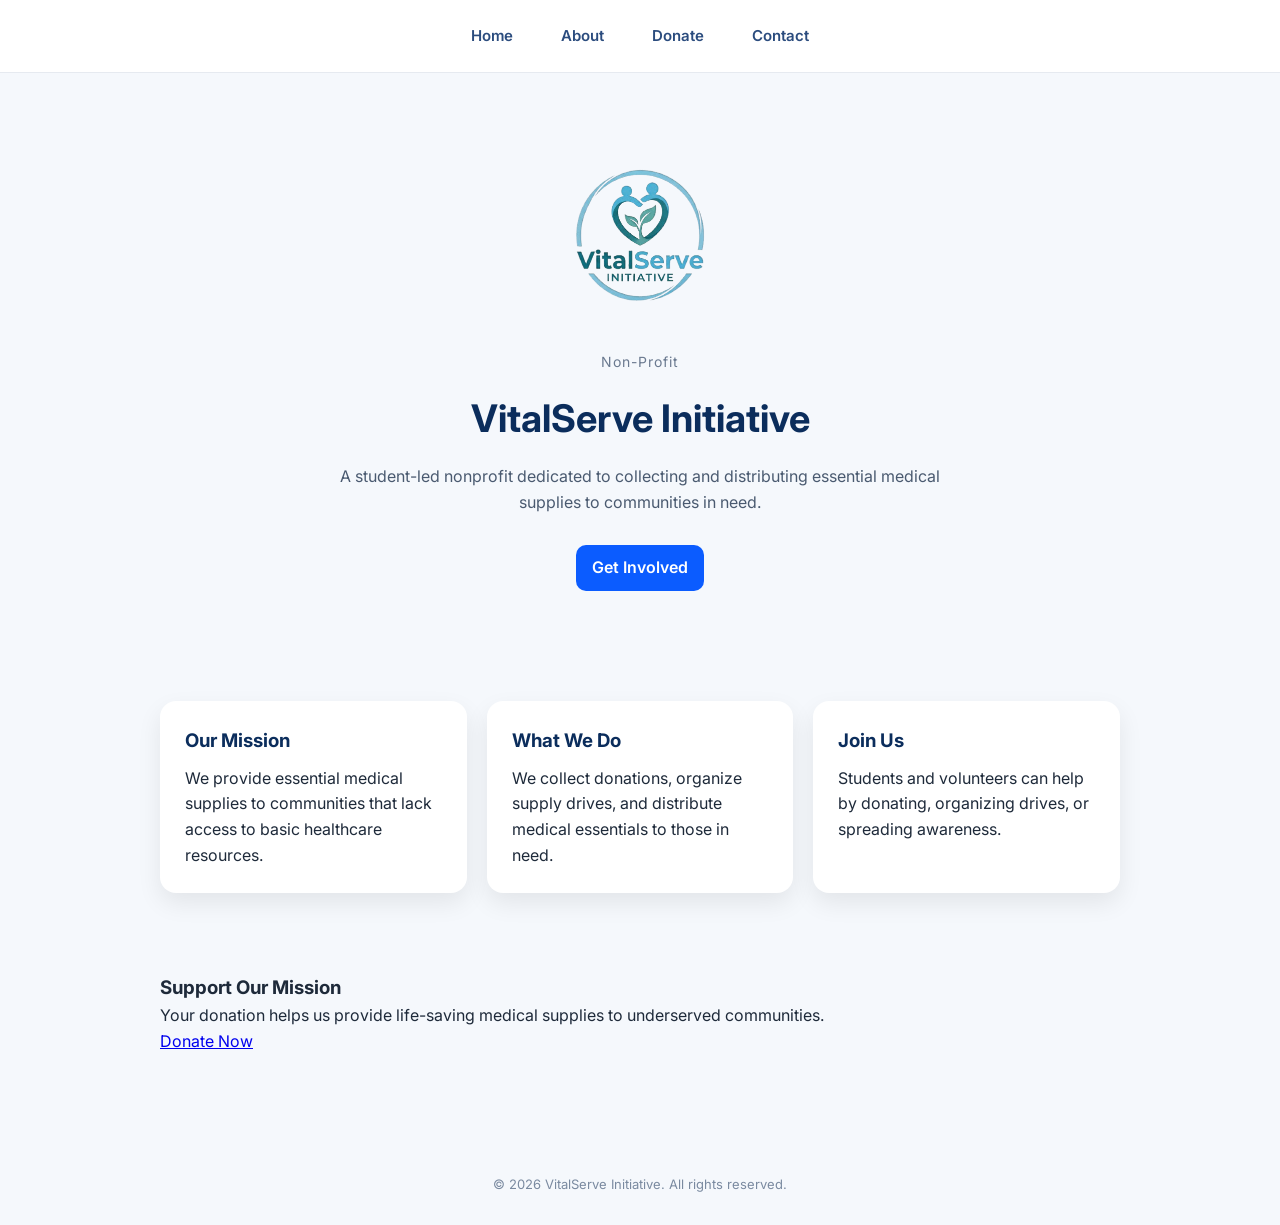
==== commit f0c7e6be: "Update index.html" ====
--- a/index.html
+++ b/index.html
@@ -21,7 +21,6 @@
   <!-- HERO SECTION -->
   <section class="hero">
 
-    <!-- LOGO -->
     <img src="logo.png" alt="VitalServe Logo" class="logo">
 
     <div class="subtitle">Non-Profit</div>
@@ -33,10 +32,12 @@
       to communities in need.
     </p>
 
-    <!-- GET INVOLVED BUTTON (GOOGLE FORM LINK) -->
-    <a href="https://docs.google.com/forms/d/e/1FAIpQLSf9cpICxF_rFuPOWEh1sRYSPCjtqJ6y4XTLbPOpz5Z3yUpJSg/viewform" 
-       class="button" 
-       target="_blank">
+    <!-- GET INVOLVED (GOOGLE FORM) -->
+    <a 
+      href="https://docs.google.com/forms/d/e/1FAIpQLSf9cpICxF_rFuPOWEh1sRYSPCjtqJ6y4XTLbPOpz5Z3yUpJSg/viewform"
+      class="button"
+      target="_blank"
+    >
       Get Involved
     </a>
 
@@ -50,24 +51,40 @@
       <div class="card">
         <h3>Our Mission</h3>
         <p>
-          To make basic medical supplies accessible to underserved communities through donations and outreach.
+          We provide essential medical supplies to communities that lack access to basic healthcare resources.
         </p>
       </div>
 
       <div class="card">
         <h3>What We Do</h3>
         <p>
-          We collect, organize, and distribute essential health supplies with the help of volunteers.
+          We collect donations, organize supply drives, and distribute medical essentials to those in need.
         </p>
       </div>
 
       <div class="card">
-        <h3>Get Involved</h3>
+        <h3>Join Us</h3>
         <p>
-          Students and community members can donate supplies or volunteer to help run drives.
+          Students and volunteers can help by donating, organizing drives, or spreading awareness.
         </p>
       </div>
 
+    </div>
+
+  </section>
+
+  <!-- DONATE BLUE BOX -->
+  <section class="container">
+
+    <div class="donate-box">
+      <h3>Support Our Mission</h3>
+      <p>
+        Your donation helps us provide life-saving medical supplies to underserved communities.
+      </p>
+
+      <a href="donate.html" class="donate-button">
+        Donate Now
+      </a>
     </div>
 
   </section>
--- a/styles.css
+++ b/styles.css
@@ -47,8 +47,8 @@
 }
 
 .logo {
-  width: 220px;
-  max-width: 80%;
+  width: 340px;
+  max-width: 95%;
   height: auto;
   margin-bottom: 10px;
 }
